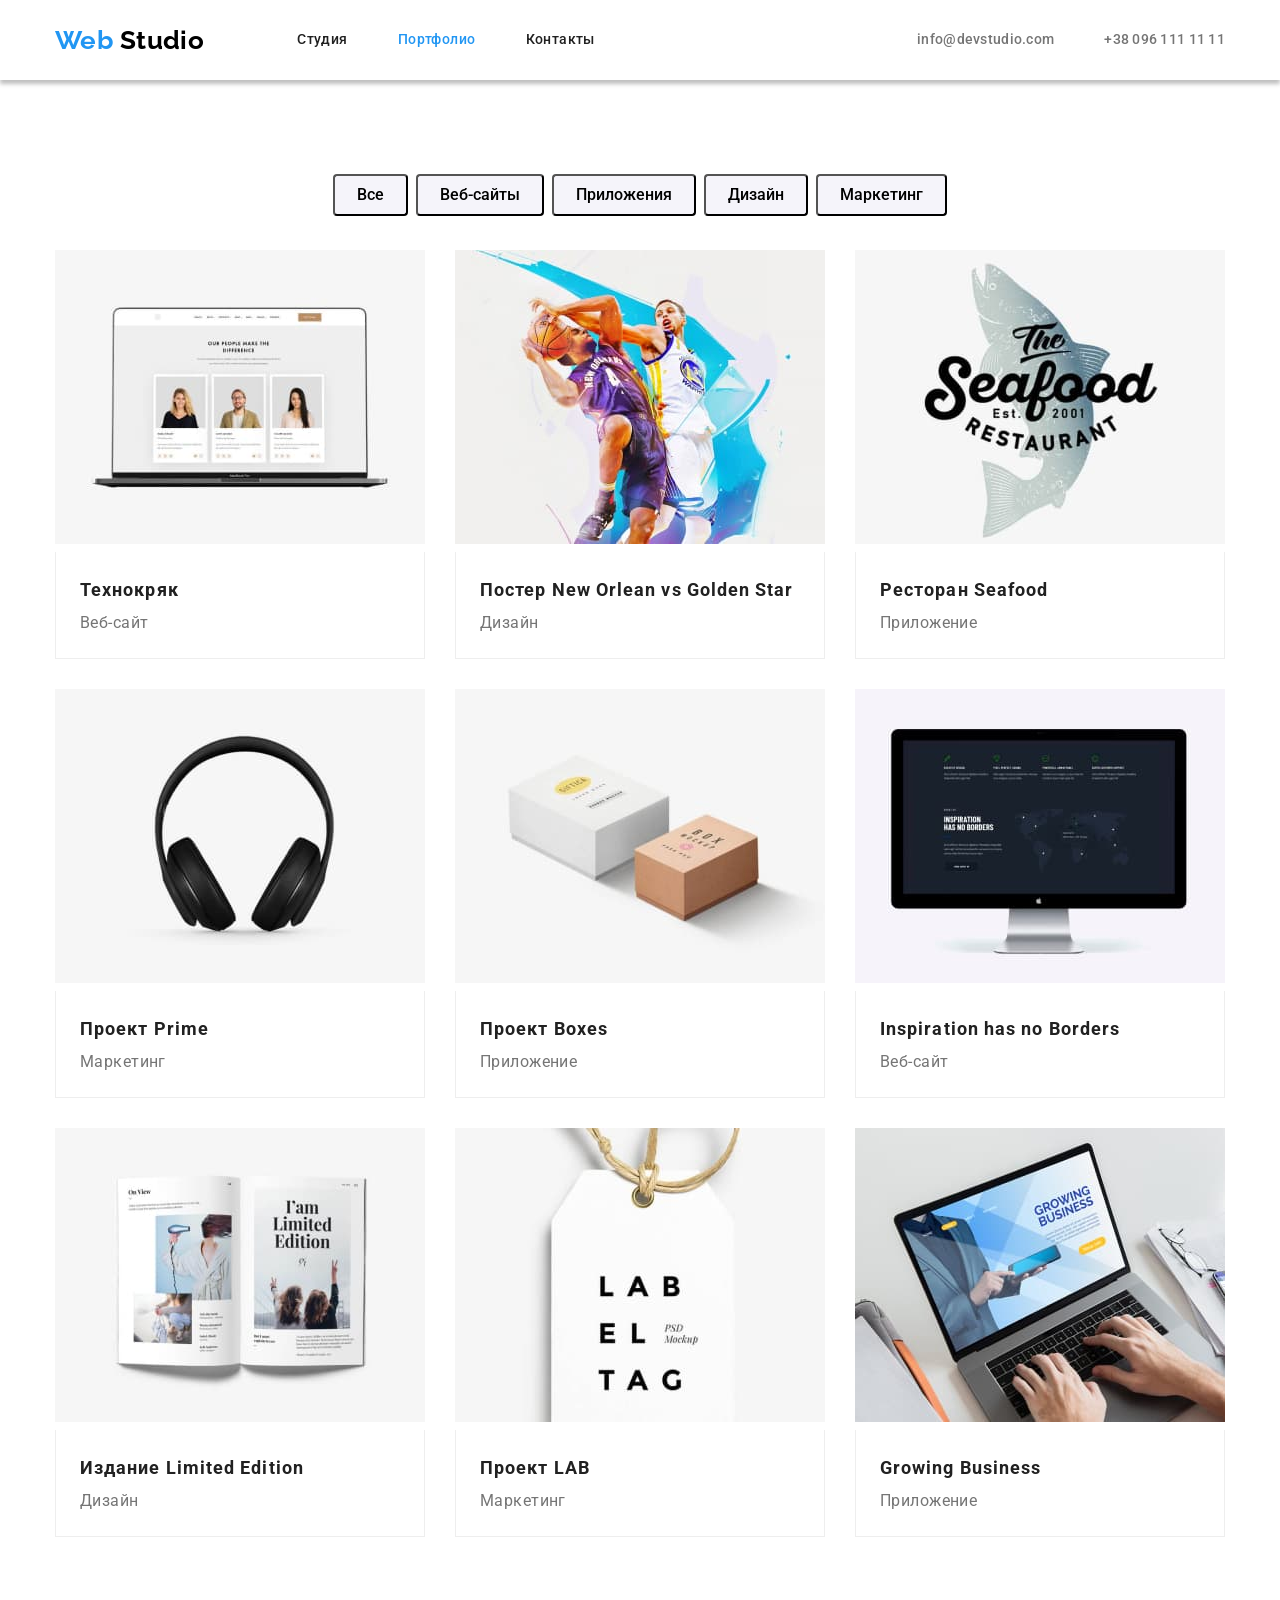
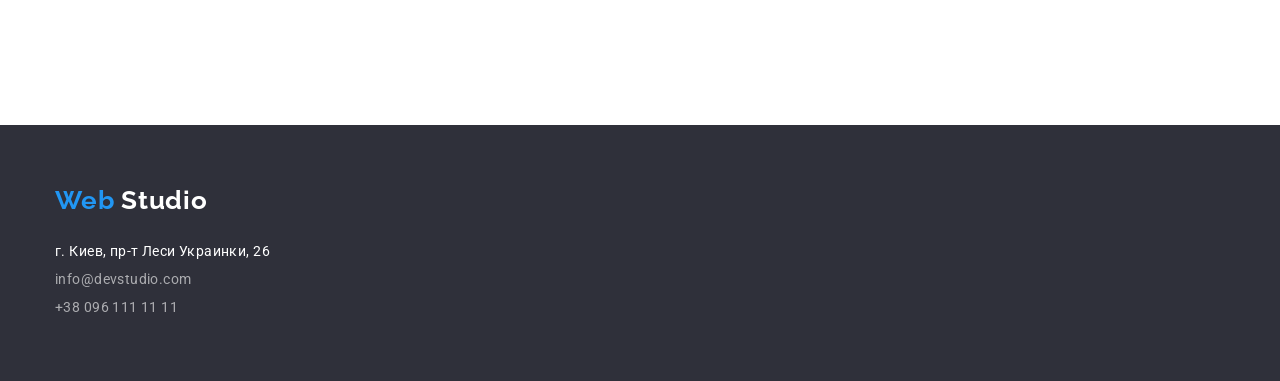
==== portfolio.html @ c790378b "add header and heroes Не становятся в одну строку svg в header" ====
<!DOCTYPE html>
<html lang="ru">

<head>
    <meta charset="UTF-8">
    <meta http-equiv="X-UA-Compatible" content="IE=edge">
    <meta name="viewport" content="width=device-width, initial-scale=1.0">
    <title>Project-1 WebStudio</title>
    <link rel="stylesheet" href="https://cdnjs.cloudflare.com/ajax/libs/modern-normalize/1.1.0/modern-normalize.min.css">
    <link href="https://fonts.googleapis.com/css2?family=Raleway:wght@700&family=Roboto:wght@400;500;700;900&display=swap"
        rel="stylesheet">
        <link rel="stylesheet" href="./css/styles.css">
</head>

<body>
<!--хидер-->
<header class="header">
    <div class="header-text">
        <a class="logo link" href="/"> <span class="logo-accent">Web</span> Studio</a>
        <nav class="header-navigate"></nav>
            <ul class="header-list">
                <li class="header-item">
                    <a class="header-nav link" href="./index.html">Студия</a>
                </li>
                <li class="header-item">
                    <a class="header-nav link active" href="./portfolio.html">Портфолио</a>
                </li>
                <li class="header-item">
                    <a class="header-nav link" href="">Контакты</a>
                </li>
            </ul>
        </nav>
        <ul class="header-contacts">
            <li class="header-contacts-item"><a class="contacts-item link"
                    href="mailto:info@devstudio.com">info@devstudio.com</a></li>
            <li class="header-contacts-item"><a class="contacts-item link" href="tel:+380961111111">+38 096 111 11 11</a>
            </li>
        </ul>
    </div>

</header>
    <main>
<section class="portfolio">
    <div class="container">
<h1 hidden>Портфолио</h1>
    
        <ul class="portfolio-nav-list">
            <li class="portfolio-nav-item">
                <button class="portfolio-nav-button" type="button">Все</button>
            </li>
            <li class="portfolio-nav-item">
                <button class="portfolio-nav-button" type="button">Веб-сайты</button>
            </li>
            <li class="portfolio-nav-item">
                <button class="portfolio-nav-button" type="button">Приложения</button>
            </li>
            <li class="portfolio-nav-item">
                <button class="portfolio-nav-button" type="button">Дизайн</button>
            </li>
            <li class="portfolio-nav-item">
                <button class="portfolio-nav-button" type="button">Маркетинг</button>
            </li> 
        </ul>
    
    
        <ul class="projects-list">
            <li class="project-item">
                <img class="project-foto" src="./images/portfolio/web-tehnokryak.jpg" alt="Веб сайт Технокряк" width="370" height="294">
                <div class="project-name">
                    <h3 class="project-title">Технокряк</h3>
                    <p class="project-type">Веб-сайт</p>
                </div>
            </li>
            <li class="project-item">
                <img class="project-foto" src="./images/portfolio/poster-basketball.jpg" alt="Баскетбол" width="370" height="294">
                <div class="project-name">
                    <h3 class="project-title">Постер New Orlean vs Golden Star</h3>
                    <p class="project-type">Дизайн</p>
                </div>
            </li>
            <li class="project-item">        
                <img class="project-foto" src="./images/portfolio/app-seafood.jpg" alt="Лого ресторана" width="370" height="294">
                <div class="project-name">
                    <h3 class="project-title">Ресторан Seafood</h3>
                    <p class="project-type">Приложение</p>
                </div>
            </li>
            <li class="project-item">
                <img class="project-foto" src="./images/portfolio/marketing-prime.jpg" alt="Наушники" width="370" height="294">
                <div class="project-name">
                    <h3 class="project-title">Проект Prime</h3>
                    <p class="project-type">Маркетинг</p>
                </div>
            </li>
            <li class="project-item">
                <img class="project-foto" src="./images/portfolio/app-boxes.jpg" alt="Коробки" width="370" height="294">
                <div class="project-name">
                <h3 class="project-title">Проект Boxes</h3>
                <p class="project-type">Приложение</p>
                </div>
            </li>
            <li class="project-item">
                <img class="project-foto" src="./images/portfolio/web-inspiration.jpg" alt="Компьютер" width="370" height="294">
                <div class="project-name">
                <h3 class="project-title">Inspiration has no Borders</h3>
                <p class="project-type">Веб-сайт</p>
                </div>
            </li>
            <li class="project-item">
                <img class="project-foto" src="./images/portfolio/design-limited.jpg" alt="Книга" width="370" height="294">
                <div class="project-name">
                <h3 class="project-title">Издание Limited Edition</h3>
                <p class="project-type">Дизайн</p>
                </div>
            </li>
            <li class="project-item">
                <img class="project-foto" src="./images/portfolio/marketing-lab.jpg" alt="Бирка" width="370" height="294">
                <div class="project-name">
                <h3 class="project-title">Проект LAB</h3>
                <p class="project-type">Маркетинг</p>
                </div>
            </li>
            <li class="project-item">
                <img class="project-foto" src="./images/portfolio/app-business.jpg" alt="Ноутбук" width="370" height="294">
                <div class="project-name">
                <h3 class="project-title">Growing Business</h3>
                <p class="project-type">Приложение</p>
                </div>
            </li>
        </ul>
    
    </div>
</section>
    </main>

<!--подвал-->

<footer class="footer">
    <div class="container">
        <a class="logo-footer link" href="/"> <span class="logo-accent">Web</span> Studio</a>
        <address class="footer-addres">
            <ul class="footer-list">
                <li class="footer-item"><a class="address-item-map link" href="https://goo.gl/maps/FX2oiXXjCfkCqvJg9"
                        target="_blank" rel="noopener noreferrer">г. Киев,
                        пр-т Леси Украинки, 26</a></li>
                <li class="footer-item"><a class="address-item link"
                        href="mailto:info@devstudio.com">info@devstudio.com</a></li>
                <li class="footer-item"><a class="address-item link" href="tel:+380961111111">+38 096 111 11 11</a></li>
            </ul>
        </address>
    </div>
</footer>
    </body>
    
    </html>
---- css/styles.css ----
/* цвет текста основной #212121
цвет текста вторичный rgba(117, 117, 117, 1)
Цвет акцента #2196F3
#FFFFFF 
цвет фона #E5E5E5
цвет фона вторичный #2F303A

*/
:root {
  --primary-text-color: rgba(117, 117, 117, 1);
  --title-text-color: #212121;
  --accent-color: #2196f3;
}

body {
  font-family: 'Roboto', sans-serif;
  font-weight: normal;
  font-size: 14px;
  line-height: 1.71;
  letter-spacing: 0.03em;
  color: var(--primary-text-color);
}

.container {
  width: 1200px;
  padding-left: 15px;
  padding-right: 15px;
  margin-left: auto;
  margin-right: auto;
}

h1,
h2,
h3,
h4 {
  color: var(--title-text-color);
  margin: 0;
  padding: 0;
}


p {
  margin: 0;
  padding: 0;
}

ul {
  list-style: none;
  margin: 0;
  padding: 0;
}

.link {
  text-decoration: none;
  color: var(--title-text-color);
}

/*-------------- header------------ */

.header { 
box-shadow: 0px 4px 4px rgba(0, 0, 0, 0.25);
}

.header-text {
  display: flex;
  align-items: center;
width: 1200px;
  padding-left: 15px;
  padding-right: 15px;
  margin-left: auto;
  margin-right: auto;

}

/*-------------- logo------------ */

.logo {
  font-family: 'Raleway';
  font-weight: bold;
  font-size: 26px;
  line-height: 1.19;
  color: #000000;

  margin-right: 93px;
}

.logo:hover,
.logo:focus {
  color: var(--accent-color);
}

.logo-accent {
  color: var(--accent-color);
}

/*------------- header navigate----------- */

.header-list,
.header-contacts {
  display: flex;
}

.header-item {
  font-weight: 500;
  font-size: 14px;
  line-height: 1.14;

  display: block;
}
.header-nav {
  padding-top: 32px;
  padding-bottom: 32px;
  
  display: block;
}

.header-nav:hover,
.header-nav:focus {
  color: var(--accent-color);
}
.header-contacts {
  margin-left: auto;
}

.header-contacts-item:not(:last-child),
.header-item:not(:last-child) {
  margin-right: 50px;
}

.header-contacts-item {
  ont-weight: 500;
  font-size: 14px;
  line-height: 1.14;
  letter-spacing: 0.02em;
  color: var(--primary-text-color);

  align-items: center;
}

.contacts-item {
  font-weight: 500;
  font-size: 14px;
  line-height: 1.14;
  letter-spacing: 0.02em;
  color: var(--primary-text-color);
  display: block;

  padding-top: 32px;
  padding-bottom: 32px;

}

.contacts-item:hover,
.contacts-item:focus {
  color: var(--accent-color);
}

.icon-nav {
  fill: #757575;
  margin-right: 10px;
  justify-content: center;
  align-items: center;
  
  width: 16px;
  height: 16px;
  object-fit: contain;
  

  display: inline-flex;
  padding: 0;
  margin-top: auto;
  margin-bottom: auto;
  /* background-color: white; */
  

  /* content: ""; */
}



.icon-nav:hover,
.icon-nav:focus {
  fill: var(--accent-color);
}

/*----------------- heroes--------------- */
.heroes {
  background-image: linear-gradient(
    rgba(0, 0, 0, 0.2), 
    rgba(0, 0, 0, 0.2)), 
    url(../images/heroes/heroes.jpg);
  
  max-width: 1600px;
  margin-left: auto;
  margin-right: auto;
  outline: 1px solid #C4C4C4;
  background-size: cover;
  background-repeat: no-repeat;
  height: 600px;
  background-color: #424242;
  background-position: center;
  box-shadow: 0px 4px 4px rgba(0, 0, 0, 0.25);

  color: #ffffff;
  text-align: center;

  padding-top: 200px;
  padding-bottom: 200px;
}
.main-title {
  color: #ffffff;
  font-weight: 900;
  font-size: 44px;
  line-height: 1.36;
  letter-spacing: 0.06em;
  text-transform: uppercase;

  margin: 0;
  padding: 0;
}

.button-order {
  display: inline-block;

margin-top: 30px;
  padding: 10px 32px;
  border-radius: 4px;
  box-shadow: 0px 4px 4px rgba(0, 0, 0, 0.15);

  font-family: inherit;
  font-weight: bold;
  font-size: 16px;
  line-height: 1.88;
  letter-spacing: 0.06em;
  color: #ffffff;
  background-color: var(--accent-color);
  cursor: pointer;
}

/*----------------- Why ----------------- */

.why {
  padding-top: 94px;
  padding-bottom: 94px;
}

.why-list {
  display: flex;
  flex-basis: calc((100% - 60px) / 4);
}

.why-item {
  width: 270px;
}

.why-item:not(:last-child) {
  margin-right: 30px;
}

.why-description {
  margin-top: 10px;
  margin-bottom: 0;
}

/*----------- Чем мы занимаемся,team ------------ */

.doing-title,
.team-title {
  font-weight: bold;
  font-size: 36px;
  line-height: 1.17;
  text-align: center;
}

.doing {
  padding-bottom: 94px;
}

.doing-list {
  display: flex;

  margin-top: 50px;
}

.doing-item:not(:last-child) {
  margin-right: 30px;
}
/*----------------- team------------------ */
.team {
  background-color: #f5f4fa;
  padding-top: 94px;
  padding-bottom: 94px;
}

.team-list {
  display: flex;
  justify-content: center;
  margin-top: 50px;
}

.team-item {
  background: #ffffff;

  box-shadow: 0px 1px 3px rgba(0, 0, 0, 0.12), 0px 1px 1px rgba(0, 0, 0, 0.14),
    0px 2px 1px rgba(0, 0, 0, 0.2);
  border-radius: 0px 0px 4px 4px;

  text-align: center;
}
.team-item:not(:last-child) {
  margin-right: 30px;
}

.team-box {
padding-top: 30px;
padding-bottom: 30px;
}

.team-name {
  font-weight: 500;
  font-size: 16px;
  line-height: 1.19;

  /* margin-top: 30px; */
}

.team-work {
  font-size: 16px;
  line-height: 1.19;
  font-weight: normal;

  margin-top: 10px;

  /* margin-top: 10px; */
}

/*-------------- portfolio навигация------------ */
.header-list .active {
  color: var(--accent-color);
}

.portfolio {
  padding-top: 94px;
  padding-bottom: 94px;
}

.portfolio-nav-list {
  display: flex;
  justify-content: center;
  
}

.portfolio-nav-item:not(:last-child) {
  margin-right: 8px;
}

.portfolio-nav-button {
  background-color: #f5f4fa;
  cursor: pointer;
  font-weight: 500;
  font-size: 16px;
  line-height: 1.63;

  text-align: center;
  padding: 6px 22px;
  border-radius: 4px;

  drop-shadow(0px 4px 4px rgba(0, 0, 0, 0.25));

}

.portfolio-nav-button:hover,
.portfolio-nav-button:focus {
  color: #ffffff;
  background-color: var(--accent-color);
}

/*-------------- portfolio проекты------------ */

.projects-list {
  display: flex;
  flex-wrap: wrap;
  flex-basis: calc((100% - 60px) / 3);

  margin: 0;
  padding: 0;

  margin-top: 34px;
  margin-bottom: 94px;
  
}

.project-item {
  margin-right: 30px;
  margin-bottom: 30px;

  background: #FFFFFF;
  /* border: 1px solid #EEEEEE; */
  
}

.project-item:nth-child(3n) {
  margin-right: 0px;

}

.project-item:nth-last-child(-n + 3) {
  margin-bottom: 0px;

}

.project-name {
  padding: 20px 24px;

  border-right: 1px solid #EEEEEE;
  border-bottom: 1px solid #EEEEEE;
  border-left: 1px solid #EEEEEE;
}

.project-title {
  font-weight: bold;
  font-size: 18px;
  line-height: 2;

  letter-spacing: 0.06em;
}
.project-type {
  font-size: 16px;
  line-height: 1.88;
  margin: 0;
}
/*----------------- footer--------------- */

footer {
  background-color: #2f303a;

  padding-top: 60px;
  padding-bottom: 60px;
}
.footer-addres {
  font-style: normal;

  margin-top: 20px;
}
.address-item {
  font-size: 14px;
  line-height: 2;
  letter-spacing: 0.03em;
  color: rgba(255, 255, 255, 0.6);
}
.address-item-map {
  font-size: 14px;
  line-height: 2;
  letter-spacing: 0.03em;
  color: #ffffff;
}
.logo-footer {
  color: #ffffff;
  font-family: 'Raleway';
  font-weight: bold;
  font-size: 26px;
  line-height: 1.19;
  letter-spacing: 0.03em;
}

.logo-footer:hover,
.logo-footer:focus {
  color: var(--accent-color);
}

.address-item-map:hover,
.address-item-map:focus {
  color: var(--accent-color);
}

.address-item.link:hover,
.address-item.link:focus {
  color: var(--accent-color);
}
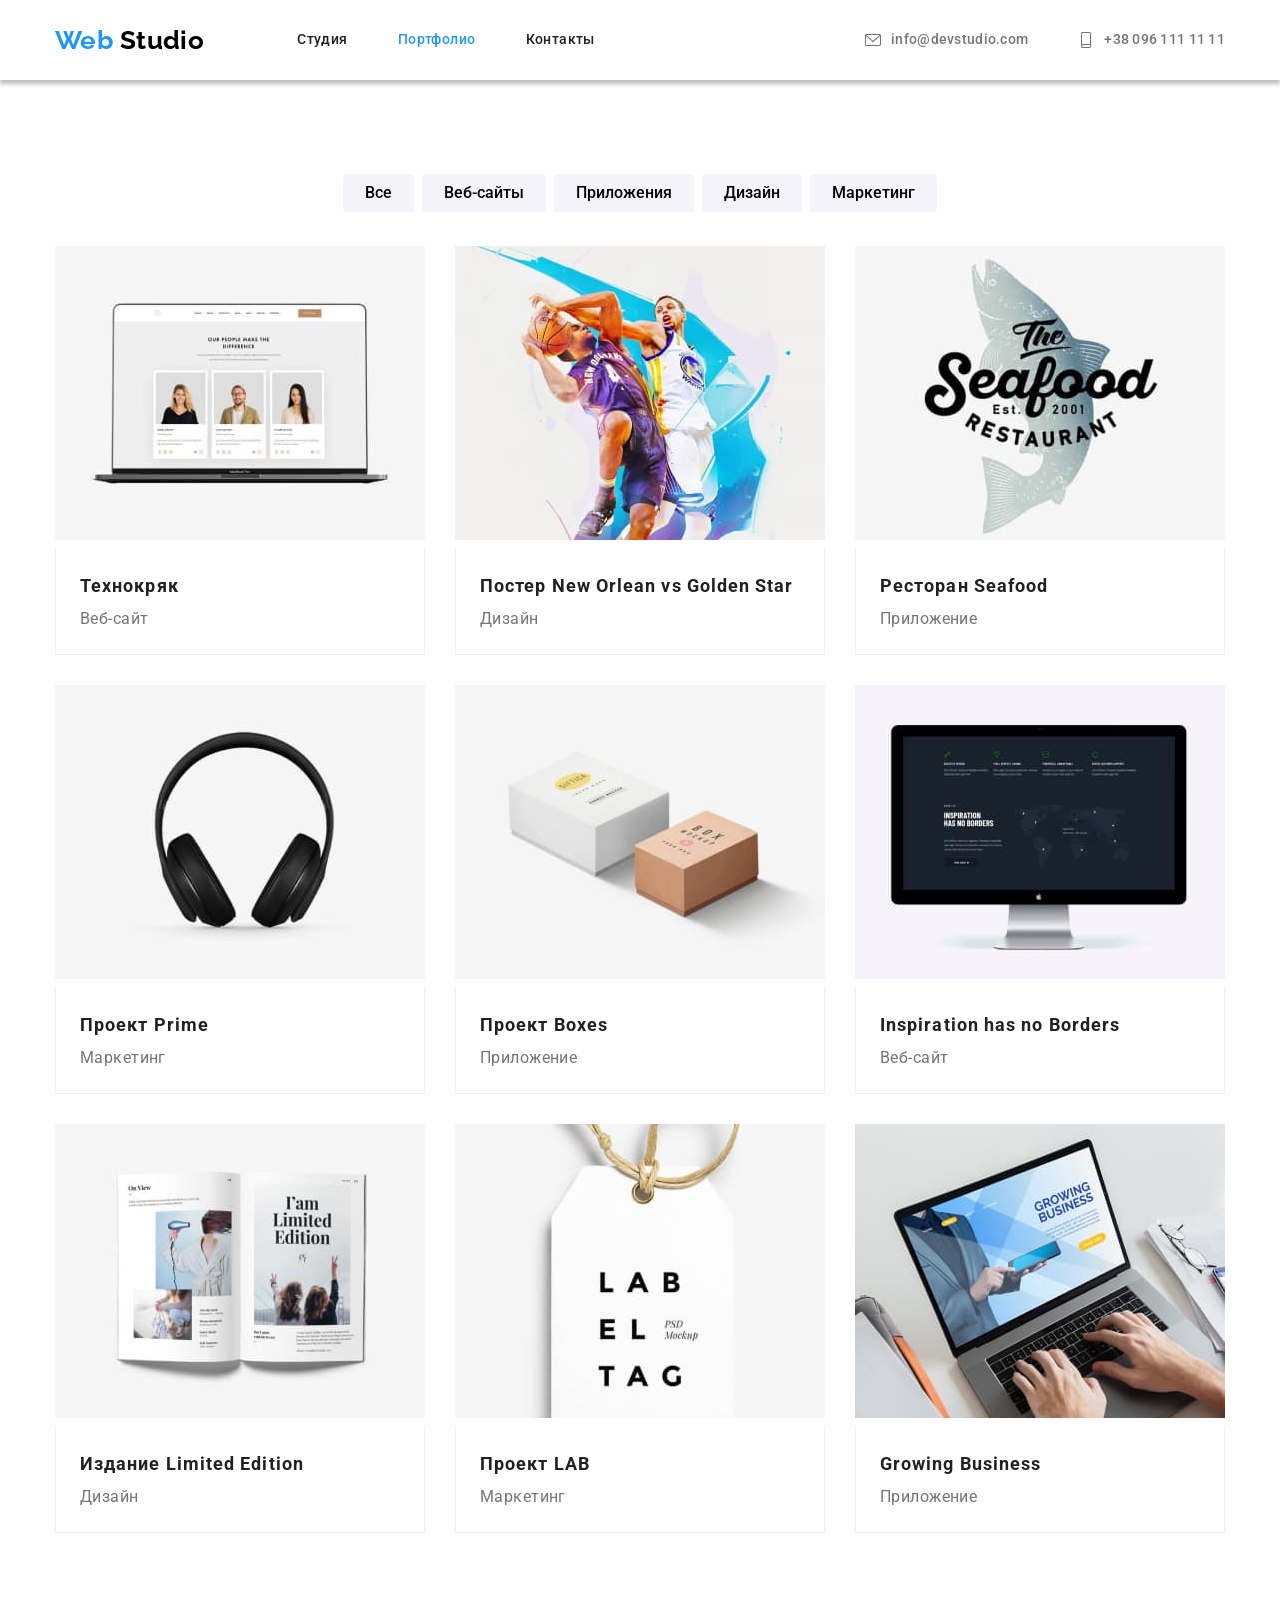
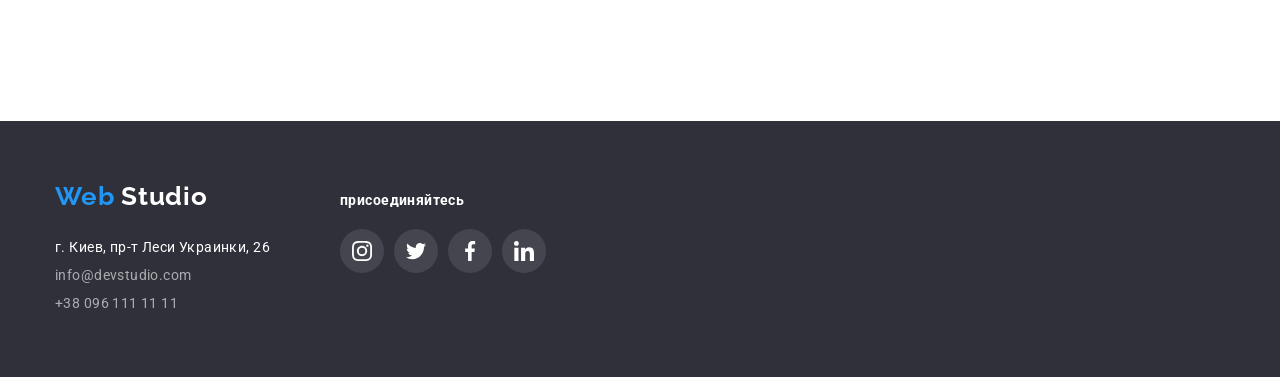
==== commit ab9c6dd5: "add oll svg" ====
--- a/portfolio.html
+++ b/portfolio.html
@@ -30,10 +30,22 @@
                 </li>
             </ul>
         </nav>
+
         <ul class="header-contacts">
-            <li class="header-contacts-item"><a class="contacts-item link"
-                    href="mailto:info@devstudio.com">info@devstudio.com</a></li>
-            <li class="header-contacts-item"><a class="contacts-item link" href="tel:+380961111111">+38 096 111 11 11</a>
+            <li class="header-contacts-item">
+        
+                <a class="contacts-item link" href="mailto:info@devstudio.com">
+                    <svg class="icon-nav" width="16" height="12">
+                        <use href="./images/sprite.svg#icon-envelope-hover"></use>
+                    </svg>
+                    info@devstudio.com</a>
+            </li>
+            <li class="header-contacts-item">
+                <a class="contacts-item link" href="tel:+380961111111">
+                    <svg class="icon-nav" width="10" height="16">
+                        <use href="./images/sprite.svg#icon-smartphone"></use>
+                    </svg>
+                    +38 096 111 11 11</a>
             </li>
         </ul>
     </div>
@@ -137,17 +149,66 @@
 
 <footer class="footer">
     <div class="container">
-        <a class="logo-footer link" href="/"> <span class="logo-accent">Web</span> Studio</a>
-        <address class="footer-addres">
-            <ul class="footer-list">
-                <li class="footer-item"><a class="address-item-map link" href="https://goo.gl/maps/FX2oiXXjCfkCqvJg9"
-                        target="_blank" rel="noopener noreferrer">г. Киев,
-                        пр-т Леси Украинки, 26</a></li>
-                <li class="footer-item"><a class="address-item link"
-                        href="mailto:info@devstudio.com">info@devstudio.com</a></li>
-                <li class="footer-item"><a class="address-item link" href="tel:+380961111111">+38 096 111 11 11</a></li>
-            </ul>
-        </address>
+        <div class="footer-box">
+            <div class="footer-left">
+                <a class="logo-footer link" href="/"> <span class="logo-accent">Web</span> Studio</a>
+                <address class="footer-addres">
+                    <ul class="footer-list">
+                        <li class="footer-item"><a class="address-item-map link"
+                                href="https://goo.gl/maps/FX2oiXXjCfkCqvJg9" target="_blank"
+                                rel="noopener noreferrer">г.
+                                Киев,
+                                пр-т Леси Украинки, 26</a></li>
+                        <li class="footer-item"><a class="address-item link"
+                                href="mailto:info@devstudio.com">info@devstudio.com</a></li>
+                        <li class="footer-item"><a class="address-item link" href="tel:+380961111111">+38 096 111 11
+                                11</a>
+                        </li>
+                    </ul>
+                </address>
+            </div>
+
+            <div class="footer-right">
+                <h2 hidden>Соцсети</h2>
+                <h3 class="footer-right-title">присоединяйтесь</h3>
+                <ul class="footer-network">
+                    <li class="network-item">
+                        <a class="network-link" href="">
+                            <svg class="icon-network" width="20" height="20">
+                                <use href="./images/sprite.svg#icon-instagram"></use>
+                            </svg>
+                        </a>
+                    </li>
+
+                    <li class="network-item">
+                        <a class="network-link" href="">
+                            <svg class="icon-network" width="20" height="20">
+                                <use href="./images/sprite.svg#icon-twitter"></use>
+                            </svg>
+                        </a>
+                    </li>
+
+                    <li class="network-item">
+                        <a class="network-link" href="">
+                            <svg class="icon-network" width="20" height="20">
+                                <use href="./images/sprite.svg#icon-facebook"></use>
+                            </svg>
+                        </a>
+                    </li>
+
+                    <li class="network-item">
+                        <a class="network-link" href="">
+                            <svg class="icon-network" width="20" height="20">
+                                <use href="./images/sprite.svg#icon-linkedin"></use>
+                            </svg>
+                        </a>
+                    </li>
+
+                </ul>
+
+
+            </div>
+        </div>
     </div>
 </footer>
     </body>
--- a/css/styles.css
+++ b/css/styles.css
@@ -38,7 +38,6 @@
   padding: 0;
 }
 
-
 p {
   margin: 0;
   padding: 0;
@@ -57,19 +56,18 @@
 
 /*-------------- header------------ */
 
-.header { 
-box-shadow: 0px 4px 4px rgba(0, 0, 0, 0.25);
+.header {
+  box-shadow: 0px 4px 4px rgba(0, 0, 0, 0.25);
 }
 
 .header-text {
   display: flex;
   align-items: center;
-width: 1200px;
+  width: 1200px;
   padding-left: 15px;
   padding-right: 15px;
   margin-left: auto;
   margin-right: auto;
-
 }
 
 /*-------------- logo------------ */
@@ -110,7 +108,7 @@
 .header-nav {
   padding-top: 32px;
   padding-bottom: 32px;
-  
+
   display: block;
 }
 
@@ -148,6 +146,7 @@
   padding-top: 32px;
   padding-bottom: 32px;
 
+  display: flex;
 }
 
 .contacts-item:hover,
@@ -160,23 +159,16 @@
   margin-right: 10px;
   justify-content: center;
   align-items: center;
-  
+
   width: 16px;
   height: 16px;
   object-fit: contain;
-  
-
-  display: inline-flex;
+
+  display: block;
   padding: 0;
   margin-top: auto;
   margin-bottom: auto;
-  /* background-color: white; */
-  
-
-  /* content: ""; */
-}
-
-
+}
 
 .icon-nav:hover,
 .icon-nav:focus {
@@ -186,14 +178,14 @@
 /*----------------- heroes--------------- */
 .heroes {
   background-image: linear-gradient(
-    rgba(0, 0, 0, 0.2), 
-    rgba(0, 0, 0, 0.2)), 
+      rgba(47, 48, 58, 0.4),
+      rgba(47, 48, 58, 0.4)
+    ),
     url(../images/heroes/heroes.jpg);
-  
   max-width: 1600px;
   margin-left: auto;
   margin-right: auto;
-  outline: 1px solid #C4C4C4;
+  outline: 1px solid #c4c4c4;
   background-size: cover;
   background-repeat: no-repeat;
   height: 600px;
@@ -222,10 +214,11 @@
 .button-order {
   display: inline-block;
 
-margin-top: 30px;
+  margin-top: 30px;
   padding: 10px 32px;
   border-radius: 4px;
   box-shadow: 0px 4px 4px rgba(0, 0, 0, 0.15);
+  border: 0;
 
   font-family: inherit;
   font-weight: bold;
@@ -257,6 +250,17 @@
   margin-right: 30px;
 }
 
+.box-why {
+  width: 270px;
+  height: 120px;
+  background-color: #f5f4fa;
+  margin-bottom: 30px;
+
+  padding: 25px 100px;
+  display: flex;
+  justify-content: center;
+}
+
 .why-description {
   margin-top: 10px;
   margin-bottom: 0;
@@ -306,22 +310,51 @@
   border-radius: 0px 0px 4px 4px;
 
   text-align: center;
+  padding-bottom: 42px;
 }
 .team-item:not(:last-child) {
   margin-right: 30px;
 }
 
 .team-box {
-padding-top: 30px;
-padding-bottom: 30px;
+  padding-top: 30px;
+  padding-bottom: 30px;
+}
+
+.team-box-icon {
+  display: flex;
+  justify-content: space-evenly;
+}
+
+.team-box-link {
+  fill: #afb1b8;
+  display: flex;
+  justify-content: center;
+  align-items: center;
+}
+
+.team-box-item {
+  width: 44px;
+  height: 44px;
+
+  display: flex;
+  justify-content: center;
+  align-items: center;
+}
+
+.team-box-link:hover,
+.team-box-link:focus {
+  background-color: var(--accent-color);
+  width: 44px;
+  height: 44px;
+  border-radius: 50%;
+  fill: #ffffff;
 }
 
 .team-name {
   font-weight: 500;
   font-size: 16px;
   line-height: 1.19;
-
-  /* margin-top: 30px; */
 }
 
 .team-work {
@@ -330,8 +363,56 @@
   font-weight: normal;
 
   margin-top: 10px;
-
-  /* margin-top: 10px; */
+}
+
+/*-------------- постоянные клиенты------------ */
+
+.clients {
+  padding-top: 94px;
+  padding-bottom: 94px;
+}
+
+.clients-title {
+  font-weight: bold;
+  font-size: 36px;
+  line-height: 1.17;
+  text-align: center;
+}
+
+.clients-list {
+  display: flex;
+  justify-content: space-between;
+  align-items: center;
+
+  margin-top: 50px;
+}
+
+.clients-box {
+  width: 170px;
+  height: 92px;
+  border: 1px solid #afb1b8;
+  border-radius: 4px;
+
+  display: flex;
+  justify-content: center;
+  align-items: center;
+}
+
+.clients-box:hover,
+.clients-box:focus {
+  border: 1px solid var(--accent-color);
+  box-sizing: border-box;
+  border-radius: 4px;
+  cursor: pointer;
+}
+
+.clients-link:hover .icon-clients,
+.clients-link:focus .icon-clients {
+  fill: var(--accent-color);
+}
+
+.icon-clients {
+  fill: #afb1b8;
 }
 
 /*-------------- portfolio навигация------------ */
@@ -347,7 +428,6 @@
 .portfolio-nav-list {
   display: flex;
   justify-content: center;
-  
 }
 
 .portfolio-nav-item:not(:last-child) {
@@ -364,15 +444,16 @@
   text-align: center;
   padding: 6px 22px;
   border-radius: 4px;
-
-  drop-shadow(0px 4px 4px rgba(0, 0, 0, 0.25));
-
+  border: 0;
 }
 
 .portfolio-nav-button:hover,
 .portfolio-nav-button:focus {
   color: #ffffff;
   background-color: var(--accent-color);
+  box-shadow: 0px 3px 1px rgba(0, 0, 0, 0.1), 0px 1px 2px rgba(0, 0, 0, 0.08),
+    0px 2px 2px rgba(0, 0, 0, 0.12);
+  border-radius: 4px;
 }
 
 /*-------------- portfolio проекты------------ */
@@ -387,34 +468,36 @@
 
   margin-top: 34px;
   margin-bottom: 94px;
-  
 }
 
 .project-item {
   margin-right: 30px;
   margin-bottom: 30px;
 
-  background: #FFFFFF;
-  /* border: 1px solid #EEEEEE; */
-  
+  background: #ffffff;
+}
+
+.project-item:focus,
+.project-item:hover {
+  box-sizing: border-box;
+  box-shadow: 0px 1px 1px rgba(0, 0, 0, 0.12), 0px 4px 4px rgba(0, 0, 0, 0.06),
+    1px 4px 6px rgba(0, 0, 0, 0.16);
 }
 
 .project-item:nth-child(3n) {
   margin-right: 0px;
-
 }
 
 .project-item:nth-last-child(-n + 3) {
   margin-bottom: 0px;
-
 }
 
 .project-name {
   padding: 20px 24px;
 
-  border-right: 1px solid #EEEEEE;
-  border-bottom: 1px solid #EEEEEE;
-  border-left: 1px solid #EEEEEE;
+  border-right: 1px solid #eeeeee;
+  border-bottom: 1px solid #eeeeee;
+  border-left: 1px solid #eeeeee;
 }
 
 .project-title {
@@ -433,10 +516,18 @@
 
 footer {
   background-color: #2f303a;
-
-  padding-top: 60px;
-  padding-bottom: 60px;
-}
+}
+
+.footer-box {
+  display: flex;
+}
+
+.footer-left {
+  margin-right: 70px;
+  margin-top: 60px;
+  margin-bottom: 60px;
+}
+
 .footer-addres {
   font-style: normal;
 
@@ -477,3 +568,49 @@
 .address-item.link:focus {
   color: var(--accent-color);
 }
+
+.footer-right {
+  margin-top: 72px;
+  margin-bottom: 100px;
+}
+
+.network-item {
+  background-color: rgba(255, 255, 255, 0.1);
+  width: 44px;
+  height: 44px;
+  border-radius: 50%;
+
+  display: flex;
+  align-items: center;
+  justify-content: center;
+
+  margin-right: 10px;
+}
+
+.network-item:hover,
+.network-item:focus {
+  background-color: var(--accent-color);
+}
+
+.footer-right-title {
+  font-weight: bold;
+  font-size: 14px;
+  line-height: 1.14;
+  color: #ffffff;
+}
+
+.footer-network {
+  display: flex;
+
+  margin-top: 20px;
+}
+
+.network-link {
+  display: flex;
+  align-items: center;
+  justify-content: center;
+}
+
+.icon-network {
+  fill: #ffffff;
+}
